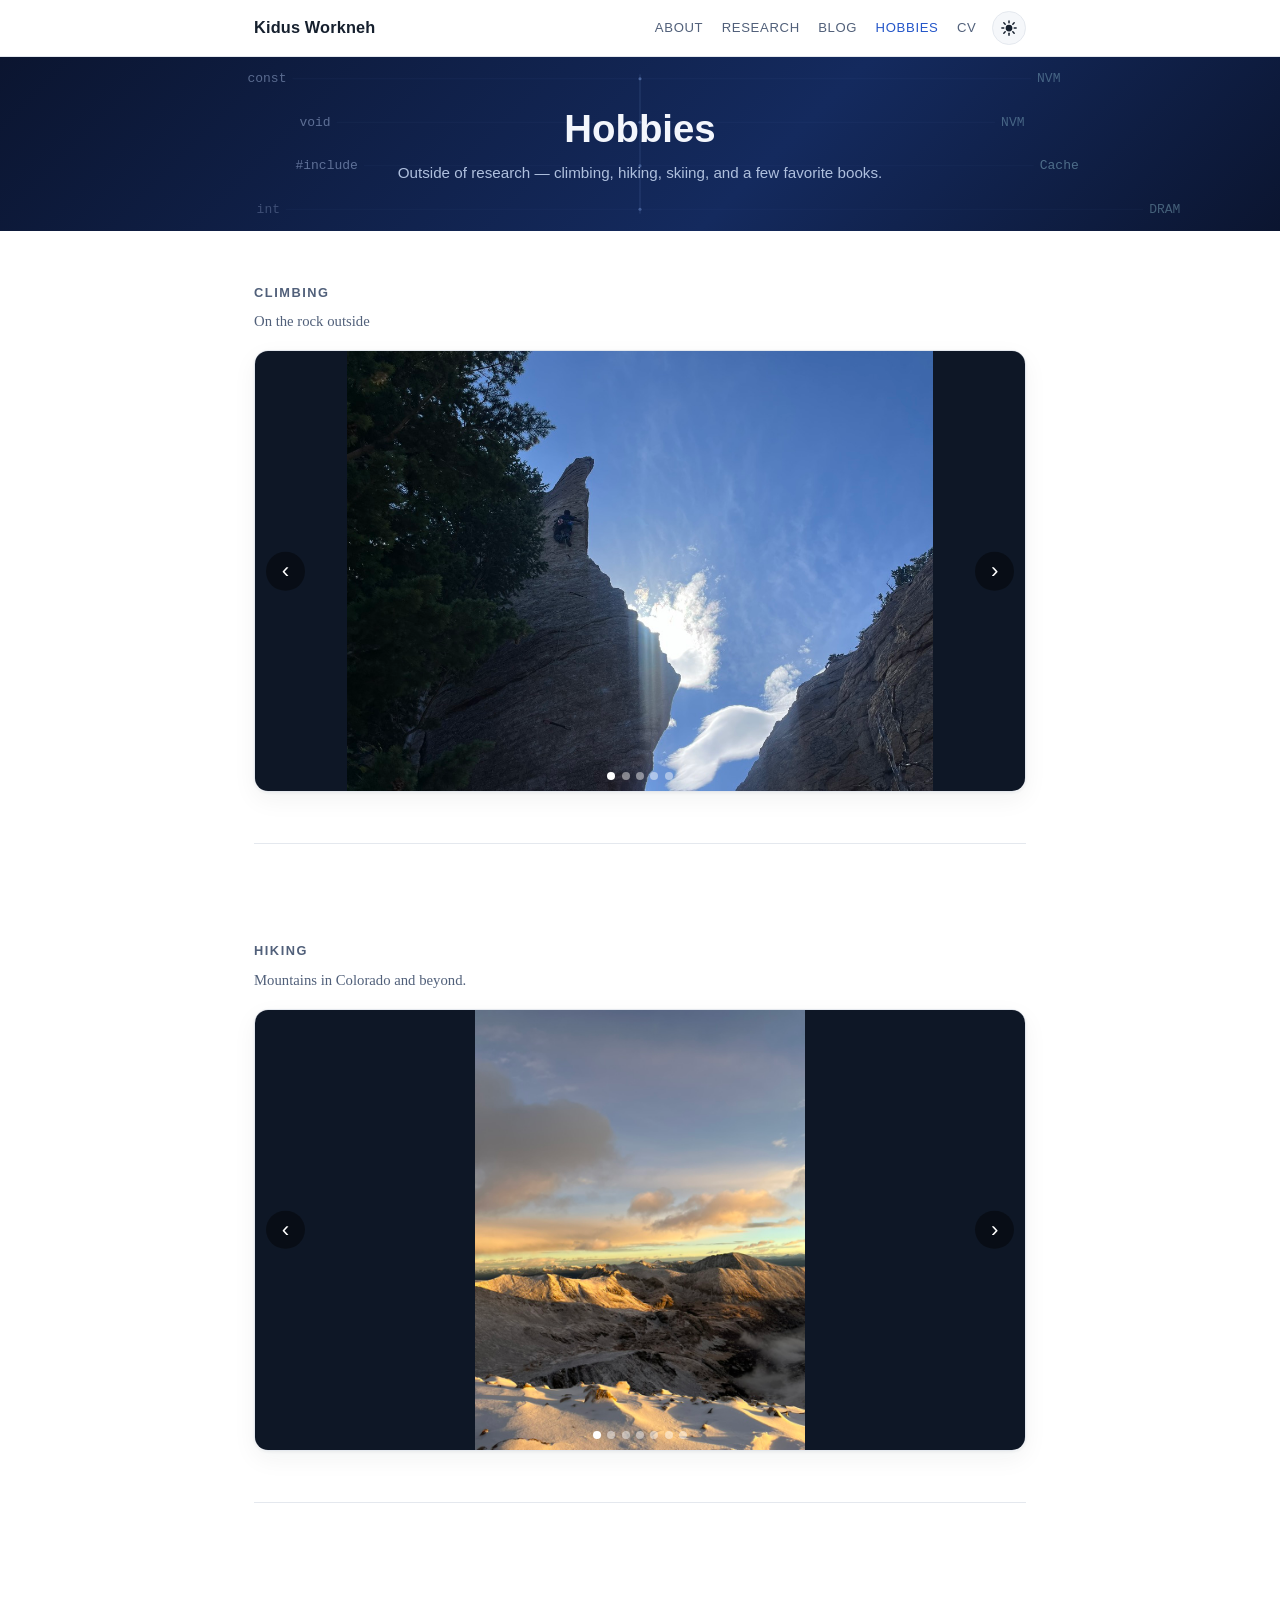
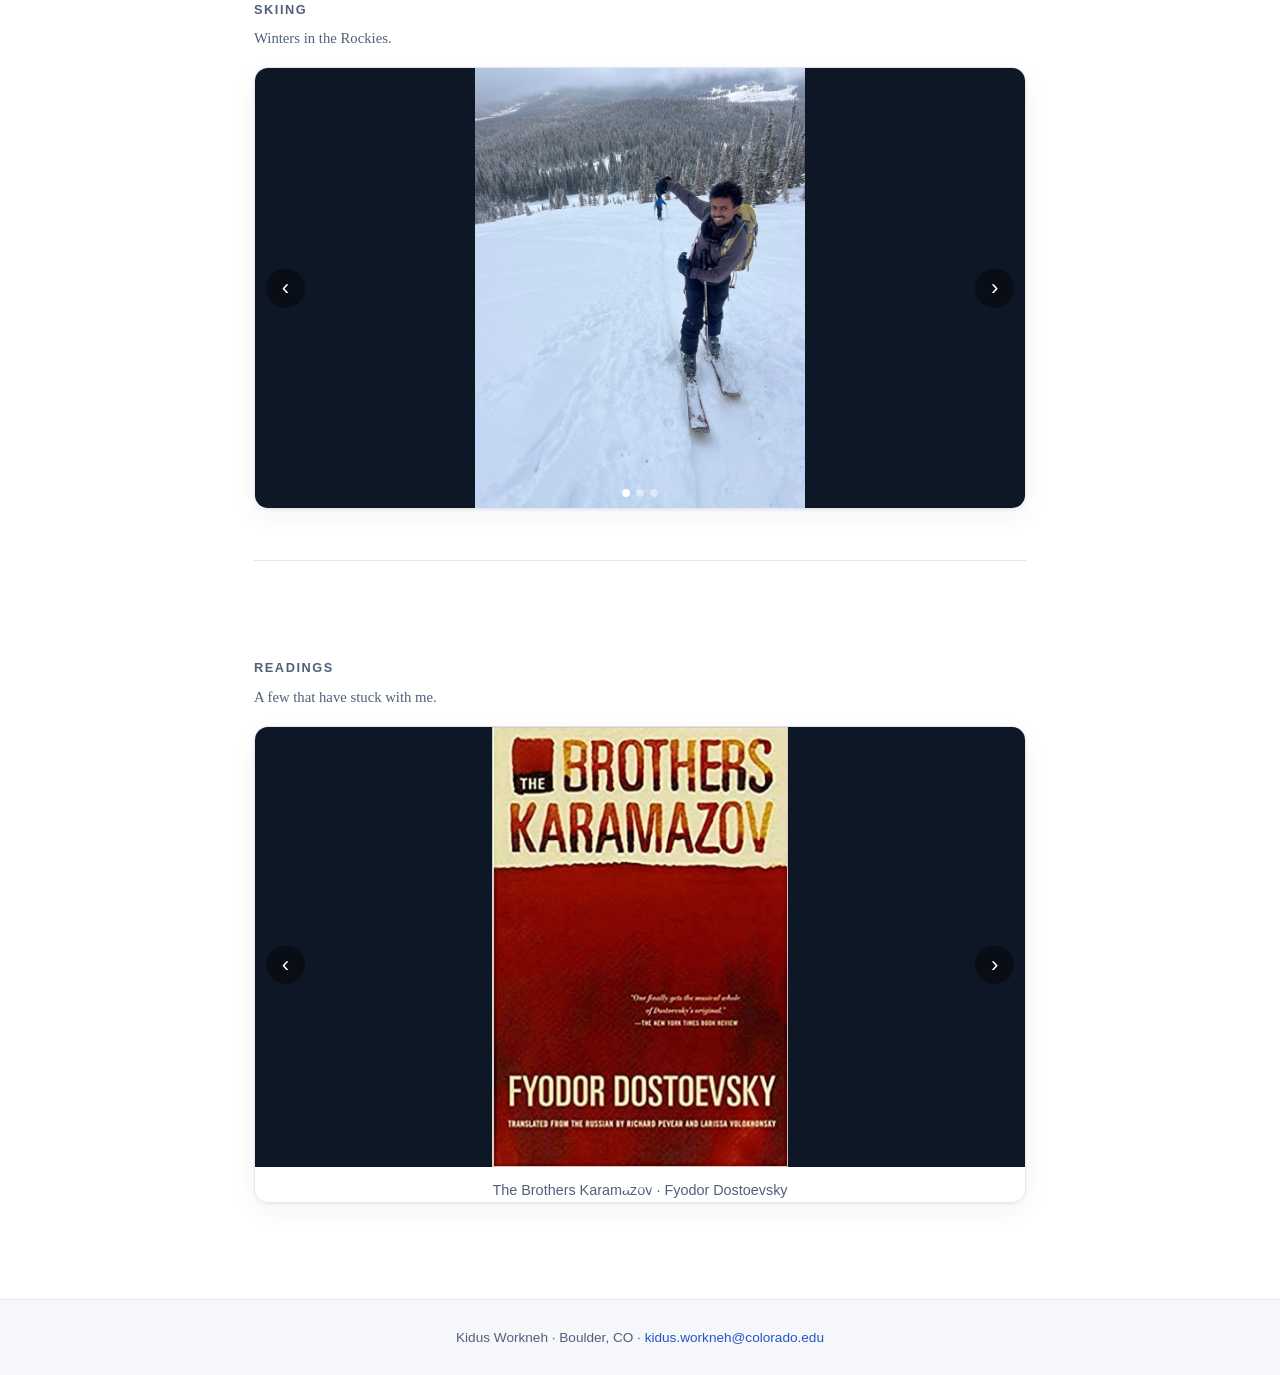
==== hobbies.html @ 8597b7b6 "Initial commit: personal website (home, research, blog, hobbies) Co-Authored-By: Claude Opus 4.8 <no" ====
<!DOCTYPE html>
<html lang="en">
<head>
  <meta charset="UTF-8" />
  <meta name="viewport" content="width=device-width, initial-scale=1.0" />
  <title>Hobbies — Kidus Workneh</title>
  <meta name="description" content="Kidus Workneh's hobbies — climbing, hiking, skiing, and favorite books." />
  <link rel="stylesheet" href="style.css" />
  <script>
    (function () {
      try {
        var t = localStorage.getItem('theme');
        if (!t) t = matchMedia('(prefers-color-scheme: dark)').matches ? 'dark' : 'light';
        document.documentElement.setAttribute('data-theme', t);
      } catch (e) { document.documentElement.setAttribute('data-theme', 'light'); }
    })();
  </script>
</head>
<body>

  <header class="nav">
    <div class="nav-inner">
      <a href="index.html" class="nav-brand">Kidus Workneh</a>
      <nav class="nav-links">
        <a href="index.html#about">About</a>
        <a href="research.html">Research</a>
        <a href="blog.html">Blog</a>
        <a href="hobbies.html" class="active">Hobbies</a>
        <a href="CV_Resume/KidusCV1_6_26.pdf" target="_blank" rel="noopener">CV</a>
      </nav>
      <button id="themeToggle" class="theme-toggle" aria-label="Toggle light/dark theme" title="Toggle theme">
        <svg class="icon-sun" viewBox="0 0 24 24" width="18" height="18" aria-hidden="true"><circle cx="12" cy="12" r="4.5" fill="currentColor"/><g stroke="currentColor" stroke-width="2" stroke-linecap="round"><line x1="12" y1="2.5" x2="12" y2="5"/><line x1="12" y1="19" x2="12" y2="21.5"/><line x1="2.5" y1="12" x2="5" y2="12"/><line x1="19" y1="12" x2="21.5" y2="12"/><line x1="5.1" y1="5.1" x2="6.9" y2="6.9"/><line x1="17.1" y1="17.1" x2="18.9" y2="18.9"/><line x1="5.1" y1="18.9" x2="6.9" y2="17.1"/><line x1="17.1" y1="6.9" x2="18.9" y2="5.1"/></g></svg>
        <svg class="icon-moon" viewBox="0 0 24 24" width="18" height="18" aria-hidden="true"><path fill="currentColor" d="M21 12.8A9 9 0 1 1 11.2 3a7 7 0 0 0 9.8 9.8z"/></svg>
      </button>
    </div>
  </header>

  <section class="page-hero">
    <canvas id="hero-bg" class="hero-bg" aria-hidden="true"></canvas>
    <div class="page-hero-inner">
      <h1 class="page-title">Hobbies</h1>
      <p class="page-sub">Outside of research — climbing, hiking, skiing, and a few favorite books.</p>
    </div>
  </section>

  <main class="container">
    <section class="section hobby">
      <h2 class="section-title">Climbing</h2>
      <p class="hobby-note">On the rock outside</p>
      <div class="slideshow" data-autoplay="4500">
      <div class="slides">
        <img class="slide active" src="Hobbies/Climbing/2A9A5B01-64DA-4602-A4E7-FBAE645F353D_1_105_c.jpeg" alt="Climbing photo" loading="lazy">
        <img class="slide" src="Hobbies/Climbing/63878FE1-8D94-436E-B9D8-F0F9F3FC7F73_1_102_o.jpeg" alt="Climbing photo" loading="lazy">
        <img class="slide" src="Hobbies/Climbing/92E28E42-CFF6-4EAC-BF4D-91F9243EC52A_1_102_o.jpeg" alt="Climbing photo" loading="lazy">
        <img class="slide" src="Hobbies/Climbing/966B814C-8508-485C-BF9B-D0E02D7CC0B0_1_102_o.jpeg" alt="Climbing photo" loading="lazy">
        <img class="slide" src="Hobbies/Climbing/C605D4E4-374B-4FAC-918F-019F7C2E5CC8_1_102_o.jpeg" alt="Climbing photo" loading="lazy">
      </div>
      <button class="slide-nav prev" type="button" aria-label="Previous slide">‹</button>
      <button class="slide-nav next" type="button" aria-label="Next slide">›</button>
      <div class="slide-dots"></div>
    </div>
    </section>

    <section class="section hobby">
      <h2 class="section-title">Hiking</h2>
      <p class="hobby-note">Mountains in Colorado and beyond.</p>
      <div class="slideshow" data-autoplay="4500">
      <div class="slides">
        <img class="slide active" src="Hobbies/Hiking/063AC6C2-8741-4B01-A1D5-661ADD43E425_1_105_c.jpeg" alt="Hiking photo" loading="lazy">
        <img class="slide" src="Hobbies/Hiking/15090076-F40F-469D-8037-2CAD9941AE8D_1_105_c.jpeg" alt="Hiking photo" loading="lazy">
        <img class="slide" src="Hobbies/Hiking/197D1342-B199-4E40-9A5F-1D344B7DAA03_1_102_a.jpeg" alt="Hiking photo" loading="lazy">
        <img class="slide" src="Hobbies/Hiking/47559BB4-A1B4-4A2C-9B77-DB1FDB929354_1_102_a.jpeg" alt="Hiking photo" loading="lazy">
        <img class="slide" src="Hobbies/Hiking/586AF8A2-FE7C-4B84-8520-C3C02A5CDDAC_1_105_c.jpeg" alt="Hiking photo" loading="lazy">
        <img class="slide" src="Hobbies/Hiking/736EC5D7-D563-414E-B159-ADF2F3A959BD_1_105_c.jpeg" alt="Hiking photo" loading="lazy">
        <img class="slide" src="Hobbies/Hiking/75586C56-81C5-4438-B97C-2979A8D44248_1_105_c.jpeg" alt="Hiking photo" loading="lazy">
      </div>
      <button class="slide-nav prev" type="button" aria-label="Previous slide">‹</button>
      <button class="slide-nav next" type="button" aria-label="Next slide">›</button>
      <div class="slide-dots"></div>
    </div>
    </section>

    <section class="section hobby">
      <h2 class="section-title">Skiing</h2>
      <p class="hobby-note">Winters in the Rockies.</p>
      <div class="slideshow" data-autoplay="4500">
      <div class="slides">
        <img class="slide active" src="Hobbies/Skiing/34D3589E-2B5C-4F54-A6AE-865085F080CE_1_102_o.jpeg" alt="Skiing photo" loading="lazy">
        <img class="slide" src="Hobbies/Skiing/7896713A-BB39-4FEF-9CCA-3E7ED7D8286B_1_102_o.jpeg" alt="Skiing photo" loading="lazy">
        <img class="slide" src="Hobbies/Skiing/A0731E4C-ED3A-49FF-B4DF-7F7191AD0407_1_105_c.jpeg" alt="Skiing photo" loading="lazy">
      </div>
      <button class="slide-nav prev" type="button" aria-label="Previous slide">‹</button>
      <button class="slide-nav next" type="button" aria-label="Next slide">›</button>
      <div class="slide-dots"></div>
    </div>
    </section>

    <section class="section hobby">
      <h2 class="section-title">Readings</h2>
      <p class="hobby-note">A few that have stuck with me.</p>
      <div class="slideshow" data-autoplay="5000">
      <div class="slides">
        <img class="slide active" src="Hobbies/Books/brothers-karamazov.jpg" alt="The Brothers Karamazov" data-caption="The Brothers Karamazov · Fyodor Dostoevsky" loading="lazy">
        <img class="slide" src="Hobbies/Books/thinking-fast-and-slow.jpg" alt="Thinking, Fast and Slow" data-caption="Thinking, Fast and Slow · Daniel Kahneman" loading="lazy">
        <img class="slide" src="Hobbies/Books/heartbreaking-work.jpg" alt="A Heartbreaking Work of Staggering Genius" data-caption="A Heartbreaking Work of Staggering Genius · Dave Eggers" loading="lazy">
      </div>
      <button class="slide-nav prev" type="button" aria-label="Previous slide">‹</button>
      <button class="slide-nav next" type="button" aria-label="Next slide">›</button>
      <div class="slide-dots"></div>
      <div class="slide-caption"></div>
    </div>
    </section>
  </main>

  <footer class="footer">
    <p>Kidus Workneh · Boulder, CO · <a href="mailto:kidus.workneh@colorado.edu">kidus.workneh@colorado.edu</a></p>
  </footer>

  <script src="hero-bg.js"></script>
  <script src="script.js"></script>
</body>
</html>
---- style.css ----
/* ===========================================================================
   Kidus Workneh — personal site
   Plain CSS, light/dark themes via CSS variables. The hero is always dark.
   =========================================================================== */

*, *::before, *::after { box-sizing: border-box; margin: 0; padding: 0; }

:root {
  /* Light theme */
  --bg: #ffffff;
  --bg-alt: #f5f7fa;
  --card: #ffffff;
  --text: #16202e;          /* near-black slate — ~15:1 on white */
  --text-muted: #51607a;    /* ~7:1 on white */
  --border: #e4e8ee;
  --accent: #2456c9;
  --accent-soft: #eaf0fc;
  --badge-bg: #fef3c7;
  --badge-text: #92400e;
  --shadow: 0 1px 3px rgba(16,32,46,.06), 0 8px 24px rgba(16,32,46,.05);

  /* Hero (constant, dark, in both themes) */
  --hero-1: #0b1530;
  --hero-2: #142a5e;
  --hero-text: #f3f6fc;
  --hero-muted: #aebfdd;
  --hero-accent: #7fb0ff;

  --maxw: 820px;
  --font-sans: -apple-system, BlinkMacSystemFont, "Segoe UI", Helvetica, Arial, sans-serif;
  --font-serif: Georgia, "Times New Roman", serif;
}

[data-theme="dark"] {
  --bg: #0c1322;
  --bg-alt: #111a2c;
  --card: #131d31;
  --text: #e7eef9;          /* ~14:1 on dark bg */
  --text-muted: #9fb0cb;    /* ~7:1 on dark bg */
  --border: #243149;
  --accent: #7fb0ff;
  --accent-soft: #18233b;
  --badge-bg: #3a2c08;
  --badge-text: #fcd34d;
  --shadow: 0 1px 3px rgba(0,0,0,.3), 0 8px 24px rgba(0,0,0,.25);
}

html { scroll-behavior: smooth; scroll-padding-top: 5rem; }

body {
  font-family: var(--font-serif);
  font-size: 17px;
  line-height: 1.7;
  color: var(--text);
  background: var(--bg);
  -webkit-font-smoothing: antialiased;
  transition: background .25s ease, color .25s ease;
}

a { color: var(--accent); text-decoration: none; }
a:hover { text-decoration: underline; }

/* ─────────── Nav ─────────── */
.nav {
  position: sticky; top: 0; z-index: 50;
  background: color-mix(in srgb, var(--bg) 88%, transparent);
  backdrop-filter: saturate(140%) blur(10px);
  border-bottom: 1px solid var(--border);
}
.nav-inner {
  max-width: var(--maxw); margin: 0 auto;
  display: flex; align-items: center; gap: 1rem;
  padding: .7rem 1.5rem;
}
.nav-brand {
  font-family: var(--font-sans); font-weight: 700; font-size: 1.02rem;
  letter-spacing: .01em; color: var(--text);
}
.nav-brand:hover { text-decoration: none; color: var(--accent); }
.nav-links { margin-left: auto; display: flex; gap: 1.15rem; flex-wrap: wrap; }
.nav-links a {
  font-family: var(--font-sans); font-size: .82rem; font-weight: 500;
  text-transform: uppercase; letter-spacing: .05em; color: var(--text-muted);
}
.nav-links a:hover { color: var(--accent); text-decoration: none; }

.theme-toggle {
  display: inline-grid; place-items: center;
  width: 2.1rem; height: 2.1rem; flex-shrink: 0;
  border: 1px solid var(--border); border-radius: 50%;
  background: var(--bg-alt); color: var(--text); cursor: pointer;
  transition: transform .15s ease, background .25s ease, border-color .25s ease;
}
.theme-toggle:hover { transform: scale(1.08); }
.theme-toggle .icon-moon { display: none; }
[data-theme="dark"] .theme-toggle .icon-sun { display: none; }
[data-theme="dark"] .theme-toggle .icon-moon { display: block; }

/* ─────────── Hero (always dark) ─────────── */
.hero {
  position: relative; overflow: hidden;
  background: linear-gradient(135deg, var(--hero-1) 0%, var(--hero-2) 60%, var(--hero-1) 100%);
  color: var(--hero-text);
  padding: 4.5rem 1.5rem 4rem;
  text-align: center;
}
.hero-bg { position: absolute; inset: 0; width: 100%; height: 100%; z-index: 0; pointer-events: none; }
.hero-inner { position: relative; z-index: 1; max-width: 680px; margin: 0 auto; }

.avatar {
  position: relative; width: 132px; height: 132px; margin: 0 auto 1.4rem;
  border-radius: 50%; overflow: hidden;
  border: 3px solid rgba(255,255,255,.25);
  background: linear-gradient(135deg, #2456c9, #7c3aed);
}
.avatar img { width: 100%; height: 100%; object-fit: cover; display: block; position: relative; z-index: 1; }
.avatar img.broken { display: none; }
.avatar-fallback {
  position: absolute; inset: 0; display: grid; place-items: center;
  font-family: var(--font-sans); font-weight: 700; font-size: 2.6rem; color: #fff;
}

.hero-name {
  font-family: var(--font-sans); font-weight: 700;
  font-size: clamp(2rem, 5vw, 3rem); letter-spacing: -.01em; line-height: 1.1;
}
.hero-tagline {
  font-family: var(--font-sans); color: var(--hero-muted);
  font-size: .95rem; margin-top: .7rem;
}
.hero-intro { color: var(--hero-text); opacity: .92; margin: 1.1rem auto 0; max-width: 580px; }

.hero-links { display: flex; flex-wrap: wrap; gap: .6rem; justify-content: center; margin-top: 1.6rem; }
.hero-links a {
  display: inline-flex; align-items: center; gap: .45rem;
  font-family: var(--font-sans); font-size: .85rem; font-weight: 500;
  color: var(--hero-text);
  padding: .5rem .9rem; border-radius: 8px;
  background: rgba(255,255,255,.10); border: 1px solid rgba(255,255,255,.16);
  transition: background .2s ease, transform .15s ease;
}
.hero-links a:hover { background: rgba(255,255,255,.20); text-decoration: none; transform: translateY(-1px); }
.hero-links svg { opacity: .9; }

/* ─────────── Page header (subpages) ─────────── */
.page-hero {
  position: relative; overflow: hidden; text-align: center;
  background: linear-gradient(135deg, var(--hero-1) 0%, var(--hero-2) 60%, var(--hero-1) 100%);
  color: var(--hero-text);
  padding: 3.2rem 1.5rem 2.8rem;
}
.page-hero-inner { position: relative; z-index: 1; max-width: 680px; margin: 0 auto; }
.page-title { font-family: var(--font-sans); font-weight: 700; font-size: clamp(1.8rem, 4vw, 2.4rem); line-height: 1.1; }
.page-sub { color: var(--hero-muted); font-family: var(--font-sans); font-size: .95rem; margin-top: .6rem; }

/* Active nav link */
.nav-links a.active { color: var(--accent); }

/* ─────────── Layout ─────────── */
.container { max-width: var(--maxw); margin: 0 auto; padding: 0 1.5rem; }
.section { padding: 3.2rem 0; border-bottom: 1px solid var(--border); }
.section:last-of-type { border-bottom: none; }

.section-title {
  font-family: var(--font-sans); font-size: .8rem; font-weight: 700;
  text-transform: uppercase; letter-spacing: .12em; color: var(--text-muted);
  padding-bottom: .5rem; margin-bottom: 1.4rem;
  border-bottom: 2px solid var(--accent); display: inline-block;
}
.section-lead { color: var(--text-muted); margin-bottom: 1.5rem; }
.section p + p { margin-top: 1rem; }
.sub-title {
  font-family: var(--font-sans); font-size: 1.1rem; font-weight: 700;
  margin: 2rem 0 1rem; color: var(--text);
}

/* About facts */
.facts { margin-top: 1.6rem; display: grid; gap: .5rem; }
.fact {
  display: grid; grid-template-columns: 8.5rem 1fr; gap: .5rem 1rem;
  font-family: var(--font-sans); font-size: .9rem; align-items: baseline;
}
.fact-k { color: var(--text-muted); text-transform: uppercase; letter-spacing: .05em; font-size: .72rem; font-weight: 600; padding-top: .15rem; }
.fact-v { color: var(--text); }

/* Research cards */
.cards { display: grid; grid-template-columns: repeat(2, 1fr); gap: 1rem; }
.card {
  background: var(--card); border: 1px solid var(--border); border-radius: 12px;
  padding: 1.25rem 1.35rem; box-shadow: var(--shadow);
  transition: transform .18s ease, border-color .2s ease;
}
.card:hover { transform: translateY(-3px); border-color: var(--accent); }
.card h3 { font-family: var(--font-sans); font-size: 1.02rem; margin-bottom: .5rem; color: var(--text); }
.card p { font-size: .95rem; color: var(--text-muted); line-height: 1.6; }

/* Publications */
.pubs { list-style: none; counter-reset: pub; }
.pubs li {
  counter-increment: pub; position: relative;
  padding: .9rem 0 .9rem 2.4rem; border-top: 1px solid var(--border);
  font-size: .98rem;
}
.pubs li:first-child { border-top: none; }
.pubs li::before {
  content: "[" counter(pub) "]"; position: absolute; left: 0; top: .95rem;
  font-family: var(--font-sans); font-size: .8rem; color: var(--accent); font-weight: 600;
}
.pub-authors { color: var(--text); }
.pub-title { font-style: italic; color: var(--text); }
.pub-venue { display: block; font-family: var(--font-sans); font-size: .85rem; color: var(--text-muted); margin-top: .15rem; }
.badge {
  display: inline-block; vertical-align: middle; margin-left: .25rem;
  background: var(--badge-bg); color: var(--badge-text);
  font-family: var(--font-sans); font-size: .68rem; font-weight: 600;
  padding: .12rem .45rem; border-radius: 999px; text-transform: uppercase; letter-spacing: .04em;
}

.btn {
  display: inline-block; margin-top: 1.4rem;
  font-family: var(--font-sans); font-size: .85rem; font-weight: 600;
  color: #fff; background: var(--accent); padding: .6rem 1.1rem; border-radius: 8px;
  transition: transform .15s ease, opacity .2s ease;
}
.btn:hover { text-decoration: none; transform: translateY(-1px); opacity: .92; }

/* Experience / Service entries */
.entry { margin-bottom: 1.6rem; }
.entry-head { display: flex; justify-content: space-between; align-items: baseline; gap: 1rem; flex-wrap: wrap; }
.entry-role { font-family: var(--font-sans); font-weight: 700; color: var(--text); }
.entry-date { font-family: var(--font-sans); font-size: .82rem; color: var(--text-muted); white-space: nowrap; }
.entry-org { color: var(--text-muted); font-size: .92rem; margin: .15rem 0 .5rem; }
.entry ul { margin-left: 1.2rem; }
.entry li { font-size: .96rem; margin-bottom: .3rem; }

/* Education */
.edu { display: grid; gap: .6rem; }
.edu-row { display: flex; justify-content: space-between; gap: 1rem; flex-wrap: wrap; }
.edu-deg { font-family: var(--font-sans); font-weight: 600; color: var(--text); font-size: .95rem; }
.edu-meta { color: var(--text-muted); font-size: .88rem; font-family: var(--font-sans); }

/* Skills */
.tag-group { display: flex; flex-wrap: wrap; align-items: center; gap: .5rem; margin-bottom: .9rem; }
.tag-label {
  font-family: var(--font-sans); font-size: .72rem; font-weight: 600; text-transform: uppercase;
  letter-spacing: .05em; color: var(--text-muted); width: 9rem; flex-shrink: 0;
}
.tag {
  font-family: var(--font-sans); font-size: .85rem; color: var(--text);
  background: var(--accent-soft); border: 1px solid var(--border);
  padding: .25rem .7rem; border-radius: 999px;
}

/* ─────────── Research project cards ─────────── */
.project-card { display: flex; flex-direction: column; }
.proj-head { display: flex; align-items: flex-start; justify-content: space-between; gap: .75rem; }
.proj-head h3 { margin-bottom: .2rem; }
.proj-venue {
  font-family: var(--font-sans); font-size: .7rem; font-weight: 600;
  text-transform: uppercase; letter-spacing: .06em; color: var(--text-muted);
}
.proj-summary { font-size: .94rem; color: var(--text-muted); line-height: 1.6; margin: .7rem 0 1rem; flex: 1; }
.proj-actions { display: flex; gap: .55rem; align-items: center; margin-top: auto; }
.abstract-btn {
  font-family: var(--font-sans); font-size: .82rem; font-weight: 600; cursor: pointer;
  color: var(--accent); background: var(--accent-soft);
  border: 1px solid var(--border); padding: .42rem .85rem; border-radius: 8px;
  transition: transform .15s ease, border-color .2s ease;
}
.abstract-btn:hover { transform: translateY(-1px); border-color: var(--accent); }
.pdf-link {
  display: inline-flex; align-items: center; gap: .35rem; flex-shrink: 0;
  font-family: var(--font-sans); font-size: .78rem; font-weight: 600; color: var(--text-muted);
  padding: .35rem .6rem; border-radius: 8px; border: 1px solid var(--border);
  transition: color .2s ease, border-color .2s ease;
}
.pdf-link:hover { color: var(--accent); border-color: var(--accent); text-decoration: none; }

/* ─────────── Abstract modal ─────────── */
.modal[hidden] { display: none; }
.modal { position: fixed; inset: 0; z-index: 100; display: grid; place-items: center; padding: 1.5rem; }
.modal-overlay { position: absolute; inset: 0; background: rgba(8,12,22,.62); backdrop-filter: blur(2px); }
.modal-box {
  position: relative; z-index: 1; width: 100%; max-width: 620px; max-height: 82vh; overflow-y: auto;
  background: var(--card); color: var(--text);
  border: 1px solid var(--border); border-radius: 14px; box-shadow: var(--shadow);
  padding: 1.8rem 1.8rem 1.6rem;
  animation: modal-in .18s ease;
}
@keyframes modal-in { from { opacity: 0; transform: translateY(8px); } to { opacity: 1; transform: none; } }
.modal-close {
  position: absolute; top: .6rem; right: .85rem; background: none; border: none;
  font-size: 1.7rem; line-height: 1; color: var(--text-muted); cursor: pointer;
}
.modal-close:hover { color: var(--text); }
.modal-content h4 { font-family: var(--font-sans); font-size: 1.05rem; line-height: 1.35; margin-bottom: .85rem; padding-right: 1.6rem; color: var(--text); }
.modal-content p { font-size: .96rem; line-height: 1.72; color: var(--text); }

/* ─────────── Blog listing ─────────── */
.post-list { list-style: none; display: grid; gap: 1rem; }
.post-item a {
  display: block; color: inherit; text-decoration: none;
  background: var(--card); border: 1px solid var(--border); border-radius: 12px;
  padding: 1.3rem 1.4rem; box-shadow: var(--shadow);
  transition: transform .18s ease, border-color .2s ease;
}
.post-item a:hover { transform: translateY(-3px); border-color: var(--accent); text-decoration: none; }
.post-date { font-family: var(--font-sans); font-size: .74rem; font-weight: 600; text-transform: uppercase; letter-spacing: .06em; color: var(--text-muted); }
.post-item-title { font-family: var(--font-sans); font-size: 1.15rem; margin: .35rem 0 .5rem; color: var(--text); }
.post-excerpt { color: var(--text-muted); font-size: .95rem; }
.post-more { display: inline-block; margin-top: .7rem; font-family: var(--font-sans); font-size: .85rem; font-weight: 600; color: var(--accent); }

/* ─────────── Single post ─────────── */
.post { max-width: 680px; padding: 2.6rem 0 1.5rem; }
.post-back { font-family: var(--font-sans); font-size: .85rem; font-weight: 500; }
.post-header { margin: 1.1rem 0 1.9rem; }
.post-title { font-family: var(--font-sans); font-weight: 700; font-size: clamp(1.7rem, 4vw, 2.3rem); line-height: 1.15; margin-top: .35rem; }
.prose p { margin-bottom: 1.1rem; }
.prose h2 { font-family: var(--font-sans); font-size: 1.25rem; margin: 1.9rem 0 .8rem; color: var(--text); }
.prose ul { margin: 0 0 1.1rem 1.3rem; }
.prose li { margin-bottom: .4rem; }

/* ─────────── Hobbies slideshows ─────────── */
.hobby { margin-bottom: 2.8rem; }
.hobby .section-title { display: block; border-bottom: none; padding-bottom: 0; margin-bottom: .35rem; }
.hobby-note { color: var(--text-muted); font-size: .92rem; margin-bottom: 1rem; }

.slideshow { position: relative; border: 1px solid var(--border); border-radius: 14px; overflow: hidden; box-shadow: var(--shadow); }
.slides { position: relative; width: 100%; height: 58vh; max-height: 440px; min-height: 280px; background: #0e1726; }
.slide { position: absolute; inset: 0; width: 100%; height: 100%; object-fit: contain; opacity: 0; transition: opacity .5s ease; }
.slide.active { opacity: 1; }

.slide-nav {
  position: absolute; top: 50%; transform: translateY(-50%); z-index: 2;
  width: 2.4rem; height: 2.4rem; border-radius: 50%; border: none;
  background: rgba(0,0,0,.42); color: #fff; font-size: 1.4rem; line-height: 1; cursor: pointer;
  display: grid; place-items: center; transition: background .2s ease;
}
.slide-nav:hover { background: rgba(0,0,0,.72); }
.slide-nav.prev { left: .7rem; }
.slide-nav.next { right: .7rem; }

.slide-dots { position: absolute; bottom: .7rem; left: 0; right: 0; z-index: 2; display: flex; gap: .4rem; justify-content: center; }
.slide-dots button { width: .5rem; height: .5rem; padding: 0; border: none; border-radius: 50%; background: rgba(255,255,255,.45); cursor: pointer; }
.slide-dots button.active { background: #fff; }

.slide-caption { text-align: center; margin-top: .7rem; font-family: var(--font-sans); font-size: .9rem; color: var(--text-muted); min-height: 1.2em; }

/* Footer */
.footer {
  border-top: 1px solid var(--border); background: var(--bg-alt);
  text-align: center; padding: 1.6rem 1.5rem;
  font-family: var(--font-sans); font-size: .85rem; color: var(--text-muted);
}

/* ─────────── Responsive ─────────── */
@media (max-width: 640px) {
  .nav-links { display: none; }
  .cards { grid-template-columns: 1fr; }
  .fact { grid-template-columns: 1fr; gap: 0; }
  .fact-k { padding-top: .4rem; }
}

@media (prefers-reduced-motion: reduce) {
  html { scroll-behavior: auto; }
  * { transition: none !important; }
}
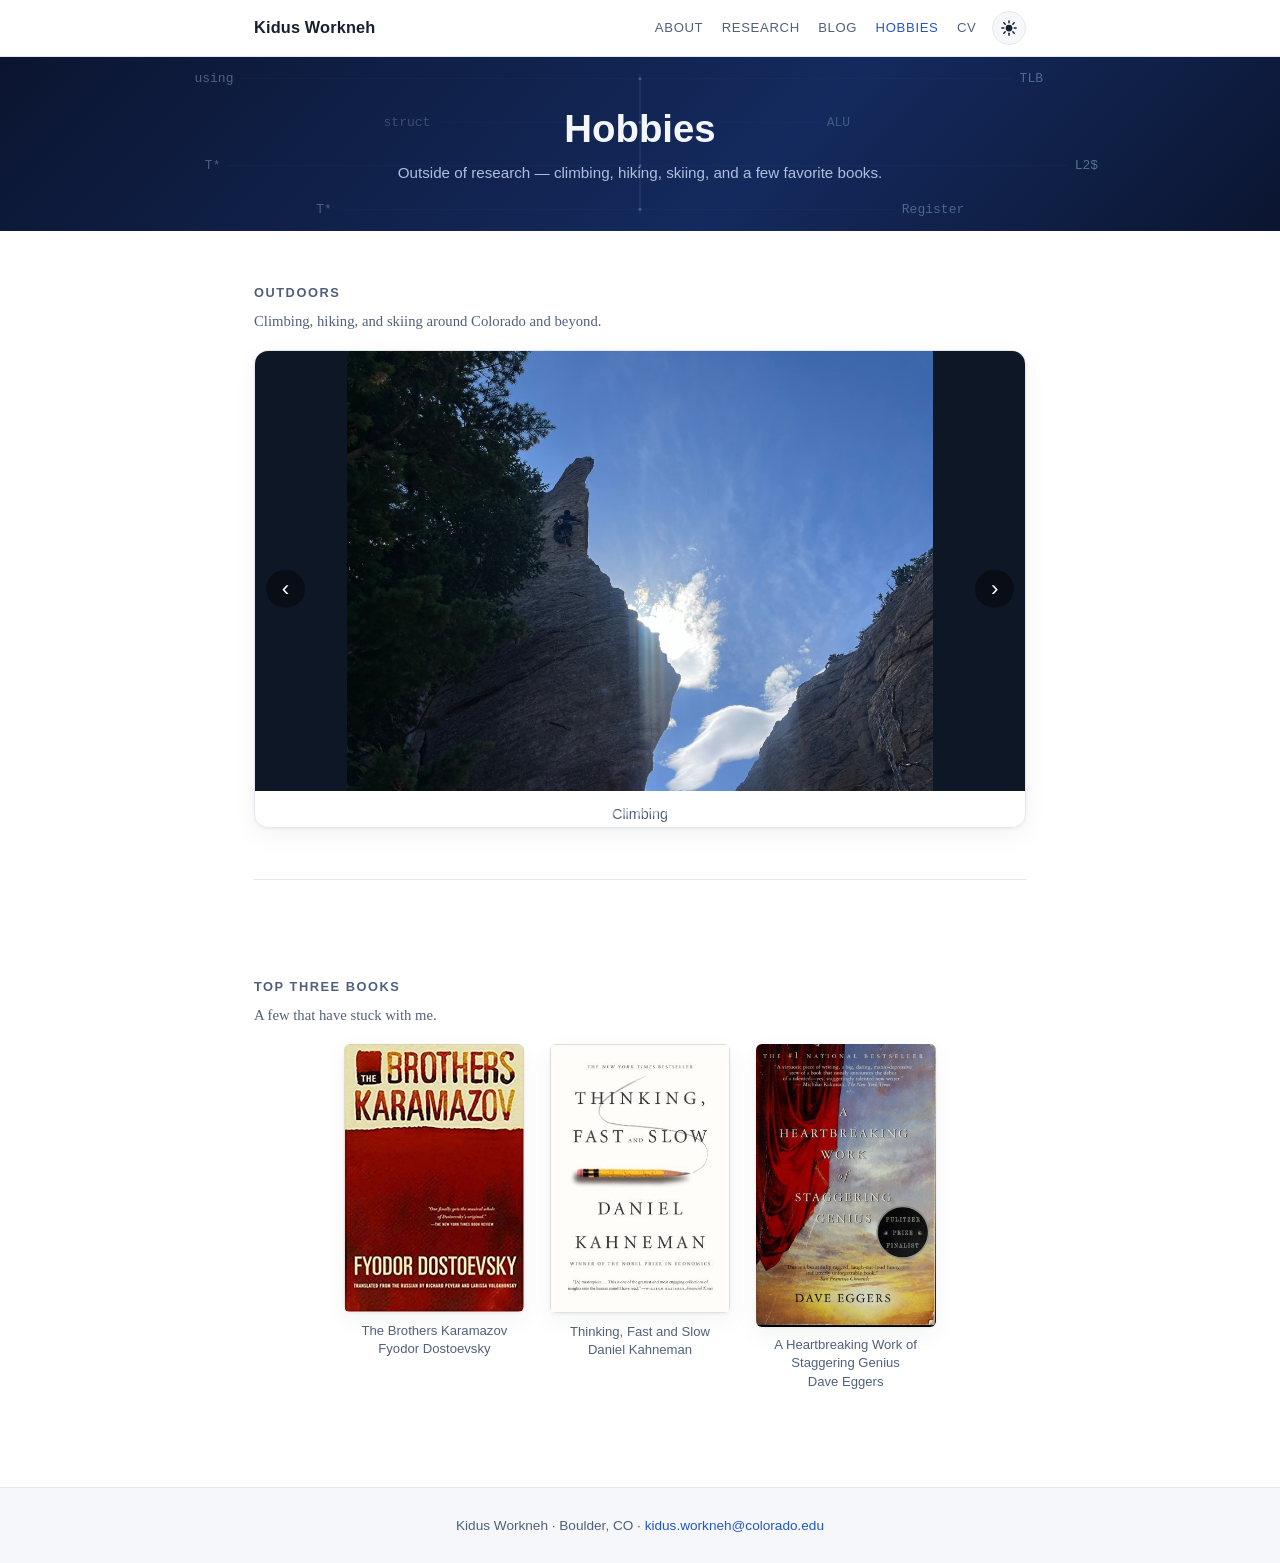
==== commit 1587b4b5: "Hobbies: combine outdoor photos into one slideshow; books as plain images" ====
--- a/hobbies.html
+++ b/hobbies.html
@@ -45,70 +45,41 @@
 
   <main class="container">
     <section class="section hobby">
-      <h2 class="section-title">Climbing</h2>
-      <p class="hobby-note">On the rock outside</p>
+      <h2 class="section-title">Outdoors</h2>
+      <p class="hobby-note">Climbing, hiking, and skiing around Colorado and beyond.</p>
       <div class="slideshow" data-autoplay="4500">
       <div class="slides">
-        <img class="slide active" src="Hobbies/Climbing/2A9A5B01-64DA-4602-A4E7-FBAE645F353D_1_105_c.jpeg" alt="Climbing photo" loading="lazy">
-        <img class="slide" src="Hobbies/Climbing/63878FE1-8D94-436E-B9D8-F0F9F3FC7F73_1_102_o.jpeg" alt="Climbing photo" loading="lazy">
-        <img class="slide" src="Hobbies/Climbing/92E28E42-CFF6-4EAC-BF4D-91F9243EC52A_1_102_o.jpeg" alt="Climbing photo" loading="lazy">
-        <img class="slide" src="Hobbies/Climbing/966B814C-8508-485C-BF9B-D0E02D7CC0B0_1_102_o.jpeg" alt="Climbing photo" loading="lazy">
-        <img class="slide" src="Hobbies/Climbing/C605D4E4-374B-4FAC-918F-019F7C2E5CC8_1_102_o.jpeg" alt="Climbing photo" loading="lazy">
-      </div>
-      <button class="slide-nav prev" type="button" aria-label="Previous slide">‹</button>
-      <button class="slide-nav next" type="button" aria-label="Next slide">›</button>
-      <div class="slide-dots"></div>
-    </div>
-    </section>
-
-    <section class="section hobby">
-      <h2 class="section-title">Hiking</h2>
-      <p class="hobby-note">Mountains in Colorado and beyond.</p>
-      <div class="slideshow" data-autoplay="4500">
-      <div class="slides">
-        <img class="slide active" src="Hobbies/Hiking/063AC6C2-8741-4B01-A1D5-661ADD43E425_1_105_c.jpeg" alt="Hiking photo" loading="lazy">
-        <img class="slide" src="Hobbies/Hiking/15090076-F40F-469D-8037-2CAD9941AE8D_1_105_c.jpeg" alt="Hiking photo" loading="lazy">
-        <img class="slide" src="Hobbies/Hiking/197D1342-B199-4E40-9A5F-1D344B7DAA03_1_102_a.jpeg" alt="Hiking photo" loading="lazy">
-        <img class="slide" src="Hobbies/Hiking/47559BB4-A1B4-4A2C-9B77-DB1FDB929354_1_102_a.jpeg" alt="Hiking photo" loading="lazy">
-        <img class="slide" src="Hobbies/Hiking/586AF8A2-FE7C-4B84-8520-C3C02A5CDDAC_1_105_c.jpeg" alt="Hiking photo" loading="lazy">
-        <img class="slide" src="Hobbies/Hiking/736EC5D7-D563-414E-B159-ADF2F3A959BD_1_105_c.jpeg" alt="Hiking photo" loading="lazy">
-        <img class="slide" src="Hobbies/Hiking/75586C56-81C5-4438-B97C-2979A8D44248_1_105_c.jpeg" alt="Hiking photo" loading="lazy">
-      </div>
-      <button class="slide-nav prev" type="button" aria-label="Previous slide">‹</button>
-      <button class="slide-nav next" type="button" aria-label="Next slide">›</button>
-      <div class="slide-dots"></div>
-    </div>
-    </section>
-
-    <section class="section hobby">
-      <h2 class="section-title">Skiing</h2>
-      <p class="hobby-note">Winters in the Rockies.</p>
-      <div class="slideshow" data-autoplay="4500">
-      <div class="slides">
-        <img class="slide active" src="Hobbies/Skiing/34D3589E-2B5C-4F54-A6AE-865085F080CE_1_102_o.jpeg" alt="Skiing photo" loading="lazy">
-        <img class="slide" src="Hobbies/Skiing/7896713A-BB39-4FEF-9CCA-3E7ED7D8286B_1_102_o.jpeg" alt="Skiing photo" loading="lazy">
-        <img class="slide" src="Hobbies/Skiing/A0731E4C-ED3A-49FF-B4DF-7F7191AD0407_1_105_c.jpeg" alt="Skiing photo" loading="lazy">
-      </div>
-      <button class="slide-nav prev" type="button" aria-label="Previous slide">‹</button>
-      <button class="slide-nav next" type="button" aria-label="Next slide">›</button>
-      <div class="slide-dots"></div>
-    </div>
-    </section>
-
-    <section class="section hobby">
-      <h2 class="section-title">Readings</h2>
-      <p class="hobby-note">A few that have stuck with me.</p>
-      <div class="slideshow" data-autoplay="5000">
-      <div class="slides">
-        <img class="slide active" src="Hobbies/Books/brothers-karamazov.jpg" alt="The Brothers Karamazov" data-caption="The Brothers Karamazov · Fyodor Dostoevsky" loading="lazy">
-        <img class="slide" src="Hobbies/Books/thinking-fast-and-slow.jpg" alt="Thinking, Fast and Slow" data-caption="Thinking, Fast and Slow · Daniel Kahneman" loading="lazy">
-        <img class="slide" src="Hobbies/Books/heartbreaking-work.jpg" alt="A Heartbreaking Work of Staggering Genius" data-caption="A Heartbreaking Work of Staggering Genius · Dave Eggers" loading="lazy">
+        <img class="slide active" src="Hobbies/Climbing/2A9A5B01-64DA-4602-A4E7-FBAE645F353D_1_105_c.jpeg" alt="Climbing photo" data-caption="Climbing" loading="lazy">
+        <img class="slide" src="Hobbies/Climbing/63878FE1-8D94-436E-B9D8-F0F9F3FC7F73_1_102_o.jpeg" alt="Climbing photo" data-caption="Climbing" loading="lazy">
+        <img class="slide" src="Hobbies/Climbing/92E28E42-CFF6-4EAC-BF4D-91F9243EC52A_1_102_o.jpeg" alt="Climbing photo" data-caption="Climbing" loading="lazy">
+        <img class="slide" src="Hobbies/Climbing/966B814C-8508-485C-BF9B-D0E02D7CC0B0_1_102_o.jpeg" alt="Climbing photo" data-caption="Climbing" loading="lazy">
+        <img class="slide" src="Hobbies/Climbing/C605D4E4-374B-4FAC-918F-019F7C2E5CC8_1_102_o.jpeg" alt="Climbing photo" data-caption="Climbing" loading="lazy">
+        <img class="slide" src="Hobbies/Hiking/063AC6C2-8741-4B01-A1D5-661ADD43E425_1_105_c.jpeg" alt="Hiking photo" data-caption="Hiking" loading="lazy">
+        <img class="slide" src="Hobbies/Hiking/15090076-F40F-469D-8037-2CAD9941AE8D_1_105_c.jpeg" alt="Hiking photo" data-caption="Hiking" loading="lazy">
+        <img class="slide" src="Hobbies/Hiking/197D1342-B199-4E40-9A5F-1D344B7DAA03_1_102_a.jpeg" alt="Hiking photo" data-caption="Hiking" loading="lazy">
+        <img class="slide" src="Hobbies/Hiking/47559BB4-A1B4-4A2C-9B77-DB1FDB929354_1_102_a.jpeg" alt="Hiking photo" data-caption="Hiking" loading="lazy">
+        <img class="slide" src="Hobbies/Hiking/586AF8A2-FE7C-4B84-8520-C3C02A5CDDAC_1_105_c.jpeg" alt="Hiking photo" data-caption="Hiking" loading="lazy">
+        <img class="slide" src="Hobbies/Hiking/736EC5D7-D563-414E-B159-ADF2F3A959BD_1_105_c.jpeg" alt="Hiking photo" data-caption="Hiking" loading="lazy">
+        <img class="slide" src="Hobbies/Hiking/75586C56-81C5-4438-B97C-2979A8D44248_1_105_c.jpeg" alt="Hiking photo" data-caption="Hiking" loading="lazy">
+        <img class="slide" src="Hobbies/Skiing/34D3589E-2B5C-4F54-A6AE-865085F080CE_1_102_o.jpeg" alt="Skiing photo" data-caption="Skiing" loading="lazy">
+        <img class="slide" src="Hobbies/Skiing/7896713A-BB39-4FEF-9CCA-3E7ED7D8286B_1_102_o.jpeg" alt="Skiing photo" data-caption="Skiing" loading="lazy">
+        <img class="slide" src="Hobbies/Skiing/A0731E4C-ED3A-49FF-B4DF-7F7191AD0407_1_105_c.jpeg" alt="Skiing photo" data-caption="Skiing" loading="lazy">
       </div>
       <button class="slide-nav prev" type="button" aria-label="Previous slide">‹</button>
       <button class="slide-nav next" type="button" aria-label="Next slide">›</button>
       <div class="slide-dots"></div>
       <div class="slide-caption"></div>
     </div>
+    </section>
+
+    <section class="section hobby">
+      <h2 class="section-title">Top Three Books</h2>
+      <p class="hobby-note">A few that have stuck with me.</p>
+      <div class="books">
+        <figure class="book"><img src="Hobbies/Books/brothers-karamazov.jpg" alt="The Brothers Karamazov · Fyodor Dostoevsky" loading="lazy"><figcaption>The Brothers Karamazov<br>Fyodor Dostoevsky</figcaption></figure>
+        <figure class="book"><img src="Hobbies/Books/thinking-fast-and-slow.jpg" alt="Thinking, Fast and Slow · Daniel Kahneman" loading="lazy"><figcaption>Thinking, Fast and Slow<br>Daniel Kahneman</figcaption></figure>
+        <figure class="book"><img src="Hobbies/Books/heartbreaking-work.jpg" alt="A Heartbreaking Work of Staggering Genius · Dave Eggers" loading="lazy"><figcaption>A Heartbreaking Work of Staggering Genius<br>Dave Eggers</figcaption></figure>
+      </div>
     </section>
   </main>
 
--- a/style.css
+++ b/style.css
@@ -346,6 +346,12 @@
 
 .slide-caption { text-align: center; margin-top: .7rem; font-family: var(--font-sans); font-size: .9rem; color: var(--text-muted); min-height: 1.2em; }
 
+/* Books — plain cover images */
+.books { display: flex; flex-wrap: wrap; gap: 1.6rem; justify-content: center; }
+.book { width: 180px; margin: 0; text-align: center; }
+.book img { width: 100%; height: auto; border-radius: 6px; box-shadow: var(--shadow); display: block; }
+.book figcaption { margin-top: .6rem; font-family: var(--font-sans); font-size: .82rem; color: var(--text-muted); line-height: 1.4; }
+
 /* Footer */
 .footer {
   border-top: 1px solid var(--border); background: var(--bg-alt);
